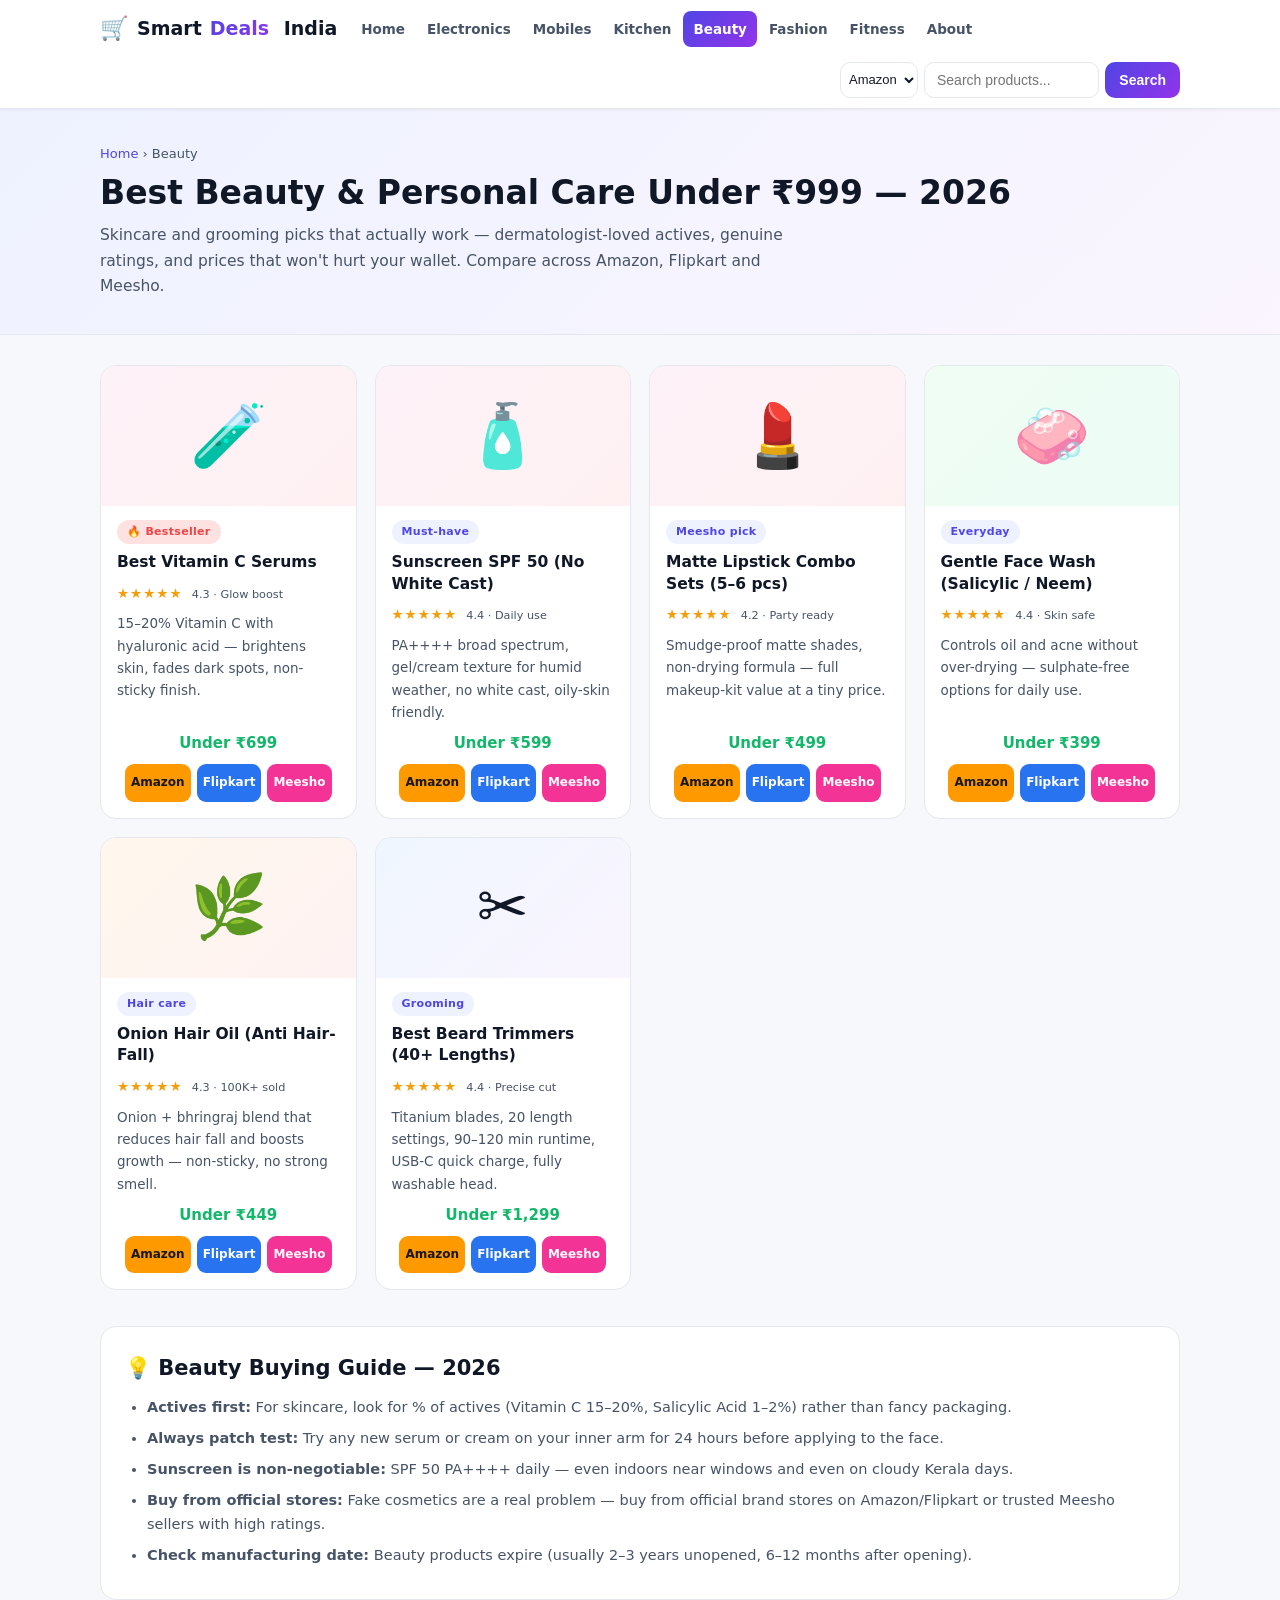
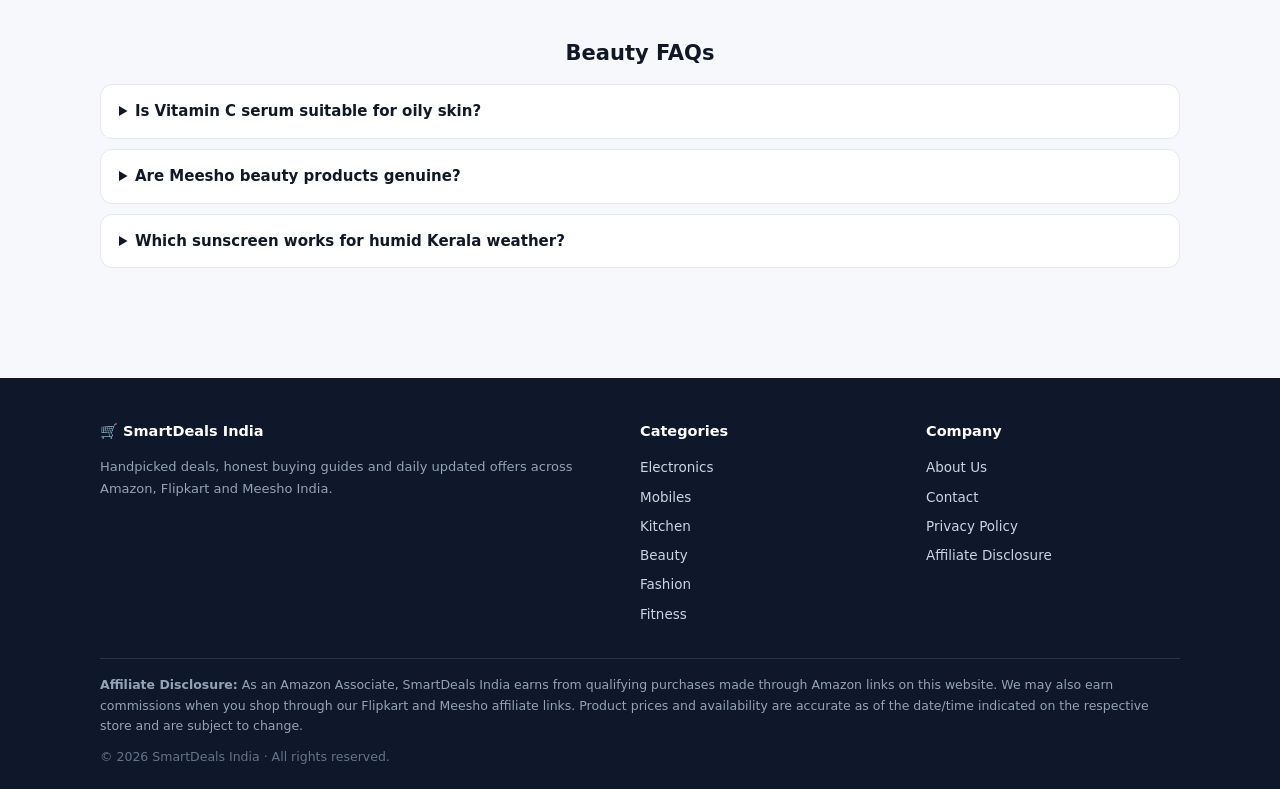
==== beauty.html @ b8f6031f "Add files via upload" ====
<!DOCTYPE html>
<html lang="en">
<head>
<meta charset="UTF-8">
<meta name="viewport" content="width=device-width, initial-scale=1.0">
<title>Best Beauty &amp; Personal Care Products Under ₹999 2026 | SmartDeals India</title>
<meta name="description" content="Best beauty deals from Amazon, Flipkart &amp; Meesho – vitamin C serums, sunscreen SPF 50, lipstick combos, face wash, onion hair oil and trimmers under ₹999 with buying guide.">
<link rel="canonical" href="https://yuganofficial.github.io/smartdeals-india/beauty.html">
<meta property="og:title" content="Best Beauty &amp; Personal Care Under ₹999 in India 2026">
<meta property="og:description" content="Serums, sunscreen, lipsticks, face wash and hair care – top-rated picks from Amazon, Flipkart &amp; Meesho India.">
<meta property="og:type" content="website">
<meta property="og:url" content="https://yuganofficial.github.io/smartdeals-india/beauty.html">
<meta name="twitter:card" content="summary">
<link rel="icon" href="data:image/svg+xml,%3Csvg xmlns='http://www.w3.org/2000/svg' viewBox='0 0 100 100'%3E%3Ctext y='.9em' font-size='90'%3E%F0%9F%9B%92%3C/text%3E%3C/svg%3E">
<link rel="stylesheet" href="style.css">
<script type="application/ld+json">
{"@context":"https://schema.org","@type":"BreadcrumbList","itemListElement":[{"@type":"ListItem","position":1,"name":"Home","item":"https://yuganofficial.github.io/smartdeals-india/"},{"@type":"ListItem","position":2,"name":"Beauty","item":"https://yuganofficial.github.io/smartdeals-india/beauty.html"}]}
</script>
</head>
<body>

<header class="site-head">
  <div class="head-in">
    <a class="logo" href="index.html"><span class="cart">🛒</span>Smart<em>Deals</em>&nbsp;India</a>
    <nav class="main-nav">
      <a href="index.html">Home</a>
      <a href="electronics.html">Electronics</a>
      <a href="mobiles.html">Mobiles</a>
      <a href="kitchen.html">Kitchen</a>
      <a href="beauty.html" class="active">Beauty</a>
      <a href="fashion.html">Fashion</a>
      <a href="fitness.html">Fitness</a>
      <a href="about.html">About</a>
    </nav>
    <form class="amz-search search" action="#">
      <select name="store" aria-label="Choose store"><option value="amazon">Amazon</option><option value="flipkart">Flipkart</option><option value="meesho">Meesho</option></select>
      <input type="search" name="q" placeholder="Search products..." aria-label="Search products">
      <button type="submit">Search</button>
    </form>
  </div>
</header>

<section class="page-hero">
  <div class="wrap">
    <div class="crumbs"><a href="index.html">Home</a> › Beauty</div>
    <h1>Best Beauty &amp; Personal Care Under ₹999 — 2026</h1>
    <p class="sub">Skincare and grooming picks that actually work — dermatologist-loved actives, genuine ratings, and prices that won't hurt your wallet. Compare across Amazon, Flipkart and Meesho.</p>
  </div>
</section>

<section style="padding-top:30px">
  <div class="wrap">
    <div class="cards">

      <article class="card">
        <div class="thumb g3"><span>🧪</span></div>
        <div class="card-body">
          <span class="chip hot">🔥 Bestseller</span>
          <h3><a href="https://www.amazon.in/s?k=vitamin+c+serum&tag=YOURTAG-21" target="_blank" rel="sponsored nofollow noopener">Best Vitamin C Serums</a></h3>
          <div class="stars">★★★★★ <small>4.3 · Glow boost</small></div>
          <p>15–20% Vitamin C with hyaluronic acid — brightens skin, fades dark spots, non-sticky finish.</p>
          <div class="card-cta"><span class="price">Under ₹699</span><span class="minis"><a class="btn-amz" href="https://www.amazon.in/s?k=vitamin+c+serum&tag=YOURTAG-21" target="_blank" rel="sponsored nofollow noopener">Amazon</a><a class="btn-fk" href="https://www.flipkart.com/search?q=vitamin+c+serum&affid=YOURAFFID" target="_blank" rel="sponsored nofollow noopener">Flipkart</a><a class="btn-mh" href="https://www.meesho.com/search?q=face+serum" target="_blank" rel="sponsored nofollow noopener">Meesho</a></span></div>
        </div>
      </article>

      <article class="card">
        <div class="thumb g3"><span>🧴</span></div>
        <div class="card-body">
          <span class="chip">Must-have</span>
          <h3><a href="https://www.amazon.in/s?k=sunscreen+spf+50&tag=YOURTAG-21" target="_blank" rel="sponsored nofollow noopener">Sunscreen SPF 50 (No White Cast)</a></h3>
          <div class="stars">★★★★★ <small>4.4 · Daily use</small></div>
          <p>PA++++ broad spectrum, gel/cream texture for humid weather, no white cast, oily-skin friendly.</p>
          <div class="card-cta"><span class="price">Under ₹599</span><span class="minis"><a class="btn-amz" href="https://www.amazon.in/s?k=sunscreen+spf+50&tag=YOURTAG-21" target="_blank" rel="sponsored nofollow noopener">Amazon</a><a class="btn-fk" href="https://www.flipkart.com/search?q=sunscreen+spf+50&affid=YOURAFFID" target="_blank" rel="sponsored nofollow noopener">Flipkart</a><a class="btn-mh" href="https://www.meesho.com/search?q=sunscreen" target="_blank" rel="sponsored nofollow noopener">Meesho</a></span></div>
        </div>
      </article>

      <article class="card">
        <div class="thumb g3"><span>💄</span></div>
        <div class="card-body">
          <span class="chip">Meesho pick</span>
          <h3><a href="https://www.meesho.com/search?q=lipstick" target="_blank" rel="sponsored nofollow noopener">Matte Lipstick Combo Sets (5–6 pcs)</a></h3>
          <div class="stars">★★★★★ <small>4.2 · Party ready</small></div>
          <p>Smudge-proof matte shades, non-drying formula — full makeup-kit value at a tiny price.</p>
          <div class="card-cta"><span class="price">Under ₹499</span><span class="minis"><a class="btn-amz" href="https://www.amazon.in/s?k=matte+lipstick+set&tag=YOURTAG-21" target="_blank" rel="sponsored nofollow noopener">Amazon</a><a class="btn-fk" href="https://www.flipkart.com/search?q=lipstick&affid=YOURAFFID" target="_blank" rel="sponsored nofollow noopener">Flipkart</a><a class="btn-mh" href="https://www.meesho.com/search?q=lipstick" target="_blank" rel="sponsored nofollow noopener">Meesho</a></span></div>
        </div>
      </article>

      <article class="card">
        <div class="thumb g5"><span>🧼</span></div>
        <div class="card-body">
          <span class="chip">Everyday</span>
          <h3><a href="https://www.amazon.in/s?k=face+wash+oily+skin&tag=YOURTAG-21" target="_blank" rel="sponsored nofollow noopener">Gentle Face Wash (Salicylic / Neem)</a></h3>
          <div class="stars">★★★★★ <small>4.4 · Skin safe</small></div>
          <p>Controls oil and acne without over-drying — sulphate-free options for daily use.</p>
          <div class="card-cta"><span class="price">Under ₹399</span><span class="minis"><a class="btn-amz" href="https://www.amazon.in/s?k=face+wash+oily+skin&tag=YOURTAG-21" target="_blank" rel="sponsored nofollow noopener">Amazon</a><a class="btn-fk" href="https://www.flipkart.com/search?q=face+wash&affid=YOURAFFID" target="_blank" rel="sponsored nofollow noopener">Flipkart</a><a class="btn-mh" href="https://www.meesho.com/search?q=face+wash" target="_blank" rel="sponsored nofollow noopener">Meesho</a></span></div>
        </div>
      </article>

      <article class="card">
        <div class="thumb g2"><span>🌿</span></div>
        <div class="card-body">
          <span class="chip">Hair care</span>
          <h3><a href="https://www.amazon.in/s?k=onion+hair+oil&tag=YOURTAG-21" target="_blank" rel="sponsored nofollow noopener">Onion Hair Oil (Anti Hair-Fall)</a></h3>
          <div class="stars">★★★★★ <small>4.3 · 100K+ sold</small></div>
          <p>Onion + bhringraj blend that reduces hair fall and boosts growth — non-sticky, no strong smell.</p>
          <div class="card-cta"><span class="price">Under ₹449</span><span class="minis"><a class="btn-amz" href="https://www.amazon.in/s?k=onion+hair+oil&tag=YOURTAG-21" target="_blank" rel="sponsored nofollow noopener">Amazon</a><a class="btn-fk" href="https://www.flipkart.com/search?q=onion+hair+oil&affid=YOURAFFID" target="_blank" rel="sponsored nofollow noopener">Flipkart</a><a class="btn-mh" href="https://www.meesho.com/search?q=hair+oil" target="_blank" rel="sponsored nofollow noopener">Meesho</a></span></div>
        </div>
      </article>

      <article class="card">
        <div class="thumb g6"><span>✂️</span></div>
        <div class="card-body">
          <span class="chip">Grooming</span>
          <h3><a href="https://www.amazon.in/s?k=beard+trimmer&tag=YOURTAG-21" target="_blank" rel="sponsored nofollow noopener">Best Beard Trimmers (40+ Lengths)</a></h3>
          <div class="stars">★★★★★ <small>4.4 · Precise cut</small></div>
          <p>Titanium blades, 20 length settings, 90–120 min runtime, USB-C quick charge, fully washable head.</p>
          <div class="card-cta"><span class="price">Under ₹1,299</span><span class="minis"><a class="btn-amz" href="https://www.amazon.in/s?k=beard+trimmer&tag=YOURTAG-21" target="_blank" rel="sponsored nofollow noopener">Amazon</a><a class="btn-fk" href="https://www.flipkart.com/search?q=beard+trimmer&affid=YOURAFFID" target="_blank" rel="sponsored nofollow noopener">Flipkart</a><a class="btn-mh" href="https://www.meesho.com/search?q=trimmer" target="_blank" rel="sponsored nofollow noopener">Meesho</a></span></div>
        </div>
      </article>

    </div>

    <div class="guide">
      <h2>💡 Beauty Buying Guide — 2026</h2>
      <ul>
        <li><strong>Actives first:</strong> For skincare, look for % of actives (Vitamin C 15–20%, Salicylic Acid 1–2%) rather than fancy packaging.</li>
        <li><strong>Always patch test:</strong> Try any new serum or cream on your inner arm for 24 hours before applying to the face.</li>
        <li><strong>Sunscreen is non-negotiable:</strong> SPF 50 PA++++ daily — even indoors near windows and even on cloudy Kerala days.</li>
        <li><strong>Buy from official stores:</strong> Fake cosmetics are a real problem — buy from official brand stores on Amazon/Flipkart or trusted Meesho sellers with high ratings.</li>
        <li><strong>Check manufacturing date:</strong> Beauty products expire (usually 2–3 years unopened, 6–12 months after opening).</li>
      </ul>
    </div>

    <div class="faq">
      <h2>Beauty FAQs</h2>
      <details>
        <summary>Is Vitamin C serum suitable for oily skin?</summary>
        <p>Yes — choose a water-based or gel serum marked non-comedogenic. Avoid heavy oil-based serums if you get frequent pimples.</p>
      </details>
      <details>
        <summary>Are Meesho beauty products genuine?</summary>
        <p>Stick to sellers with 4★+ ratings and 500+ reviews, and prefer items marked with brand names. For premium actives, Amazon/Flipkart official brand stores are safer.</p>
      </details>
      <details>
        <summary>Which sunscreen works for humid Kerala weather?</summary>
        <p>Gel-based or fluid sunscreens marked "no white cast" and "oil-free" feel light in humidity and won't clog pores.</p>
      </details>
    </div>
  </div>
</section>

<footer class="site-foot">
  <div class="wrap">
    <div class="foot-grid">
      <div>
        <h4>🛒 SmartDeals India</h4>
        <p>Handpicked deals, honest buying guides and daily updated offers across Amazon, Flipkart and Meesho India.</p>
      </div>
      <div>
        <h4>Categories</h4>
        <ul>
          <li><a href="electronics.html">Electronics</a></li>
          <li><a href="mobiles.html">Mobiles</a></li>
          <li><a href="kitchen.html">Kitchen</a></li>
          <li><a href="beauty.html">Beauty</a></li>
          <li><a href="fashion.html">Fashion</a></li>
          <li><a href="fitness.html">Fitness</a></li>
        </ul>
      </div>
      <div>
        <h4>Company</h4>
        <ul>
          <li><a href="about.html">About Us</a></li>
          <li><a href="contact.html">Contact</a></li>
          <li><a href="privacy.html">Privacy Policy</a></li>
          <li><a href="disclosure.html">Affiliate Disclosure</a></li>
        </ul>
      </div>
    </div>
    <div class="disclosure">
      <strong>Affiliate Disclosure:</strong> As an Amazon Associate, SmartDeals India earns from qualifying purchases made through Amazon links on this website. We may also earn commissions when you shop through our Flipkart and Meesho affiliate links. Product prices and availability are accurate as of the date/time indicated on the respective store and are subject to change.
    </div>
    <div class="copy">© <span class="yr">2026</span> SmartDeals India · All rights reserved.</div>
  </div>
</footer>

<script src="site.js"></script>
</body>
</html>
---- style.css ----
:root{
  --ink:#101828;--mut:#475467;--line:#e4e7ec;--bg:#f7f8fb;--card:#ffffff;
  --brand:#4f46e5;--brand2:#9333ea;
  --grad:linear-gradient(135deg,#4f46e5,#9333ea);
  --amz:#ff9900;--deal:#ef4444;--ok:#12b76a;
}
*{margin:0;padding:0;box-sizing:border-box}
html{scroll-behavior:smooth}
body{font-family:"Segoe UI",system-ui,-apple-system,Roboto,Arial,sans-serif;color:var(--ink);background:var(--bg);line-height:1.65}
a{color:var(--brand);text-decoration:none}
ul{list-style:none}
.wrap{max-width:1120px;margin:0 auto;padding:0 20px}

/* ---------- Header ---------- */
.site-head{position:sticky;top:0;z-index:50;background:#fff;border-bottom:1px solid var(--line);box-shadow:0 1px 3px rgba(16,24,40,.06)}
.head-in{display:flex;align-items:center;gap:14px;padding:10px 20px;max-width:1120px;margin:auto;flex-wrap:wrap}
.logo{display:flex;align-items:center;gap:8px;font-weight:800;font-size:19px;color:var(--ink);white-space:nowrap}
.logo .cart{font-size:23px}
.logo em{font-style:normal;background:var(--grad);-webkit-background-clip:text;background-clip:text;color:transparent}
.main-nav{display:flex;gap:2px;flex-wrap:wrap}
.main-nav a{padding:7px 10px;border-radius:8px;font-weight:600;font-size:13.5px;color:var(--mut)}
.main-nav a:hover{background:#eef2ff;color:var(--brand)}
.main-nav a.active{background:var(--grad);color:#fff}
.search{margin-left:auto;display:flex;gap:6px;flex:1;min-width:200px;max-width:340px}
.search input{flex:1;min-width:0;border:1.5px solid var(--line);border-radius:10px;padding:9px 12px;font-size:14px;outline:none}
.search input:focus{border-color:var(--brand)}
.search button{background:var(--grad);color:#fff;border:0;border-radius:10px;padding:0 14px;font-weight:700;cursor:pointer;font-size:14px}

/* ---------- Hero (home) ---------- */
.hero{background:var(--grad);color:#fff;padding:54px 0 60px;text-align:center}
.hero h1{font-size:clamp(26px,4.5vw,40px);max-width:780px;margin:0 auto 14px;line-height:1.25}
.hero p{max-width:640px;margin:0 auto 26px;opacity:.93;font-size:16.5px}
.hero .cta{display:flex;gap:12px;justify-content:center;flex-wrap:wrap}
.btn{display:inline-block;padding:12px 22px;border-radius:12px;font-weight:700;font-size:15px;transition:.2s}
.btn:hover{transform:translateY(-2px)}
.btn-light{background:#fff;color:var(--brand);box-shadow:0 6px 18px rgba(0,0,0,.15)}
.btn-ghost{border:1.5px solid rgba(255,255,255,.65);color:#fff}
.stats{display:flex;gap:34px;justify-content:center;margin-top:30px;flex-wrap:wrap;font-size:13.5px;opacity:.95}
.stats div b{display:block;font-size:21px}

/* ---------- Page hero (inner pages) ---------- */
.page-hero{background:linear-gradient(135deg,#eef2ff,#faf5ff);padding:34px 0;border-bottom:1px solid var(--line)}
.crumbs{font-size:13px;color:var(--mut);margin-bottom:8px}
.page-hero h1{font-size:clamp(23px,3.6vw,33px);line-height:1.3}
.page-hero .sub{color:var(--mut);max-width:720px;margin-top:8px;font-size:15.5px}

/* ---------- Sections ---------- */
section{padding:44px 0}
.sec-head{text-align:center;margin-bottom:26px}
.sec-head h2{font-size:clamp(21px,3vw,28px)}
.sec-head p{color:var(--mut);max-width:640px;margin:6px auto 0;font-size:15px}

/* Category tiles */
.tiles{display:grid;grid-template-columns:repeat(auto-fill,minmax(155px,1fr));gap:14px}
.tile{background:#fff;border:1px solid var(--line);border-radius:16px;padding:20px 12px;text-align:center;transition:.2s;display:block;color:var(--ink)}
.tile:hover{transform:translateY(-3px);box-shadow:0 10px 24px rgba(79,70,229,.13);border-color:#c7d2fe}
.tile .ic{width:52px;height:52px;margin:0 auto 10px;border-radius:14px;display:grid;place-items:center;color:#fff}
.tile .ic svg{width:26px;height:26px}
.tile h3{font-size:14.5px}
.tile small{color:var(--mut);font-size:12px}
.ic-i1{background:linear-gradient(135deg,#6366f1,#8b5cf6)}
.ic-i2{background:linear-gradient(135deg,#f59e0b,#ef4444)}
.ic-i3{background:linear-gradient(135deg,#ec4899,#f43f5e)}
.ic-i4{background:linear-gradient(135deg,#14b8a6,#0ea5e9)}
.ic-i5{background:linear-gradient(135deg,#22c55e,#16a34a)}
.ic-i6{background:linear-gradient(135deg,#0ea5e9,#6366f1)}

/* Product cards */
.cards{display:grid;grid-template-columns:repeat(auto-fill,minmax(252px,1fr));gap:18px}
.card{background:#fff;border:1px solid var(--line);border-radius:16px;overflow:hidden;display:flex;flex-direction:column;transition:.2s}
.card:hover{transform:translateY(-4px);box-shadow:0 14px 30px rgba(16,24,40,.12)}
.thumb{height:140px;display:grid;place-items:center;font-size:62px}
.g1{background:linear-gradient(135deg,#eef2ff,#fdf4ff)}
.g2{background:linear-gradient(135deg,#fff7ed,#fef2f2)}
.g3{background:linear-gradient(135deg,#fdf2f8,#fff1f2)}
.g4{background:linear-gradient(135deg,#f0fdfa,#eff6ff)}
.g5{background:linear-gradient(135deg,#f0fdf4,#ecfdf5)}
.g6{background:linear-gradient(135deg,#eff6ff,#faf5ff)}
.card-body{padding:14px 16px 16px;display:flex;flex-direction:column;gap:8px;flex:1}
.chip{align-self:flex-start;background:#eef2ff;color:var(--brand);font-size:11px;font-weight:700;padding:3px 10px;border-radius:999px;letter-spacing:.3px}
.chip.hot{background:#fee2e2;color:var(--deal)}
.card h3{font-size:15.5px;line-height:1.4}
.card h3 a{color:var(--ink)}
.card h3 a:hover{color:var(--brand)}
.stars{color:#f59e0b;font-size:13.5px;letter-spacing:1px}
.stars small{color:var(--mut);letter-spacing:0;margin-left:4px}
.card p{color:var(--mut);font-size:13.5px;flex:1}
.card-cta{display:flex;align-items:center;justify-content:space-between;gap:10px;margin-top:auto;flex-wrap:wrap}
.price{color:var(--ok);font-weight:800;font-size:14.5px}
.btn-amz{background:var(--amz);color:#18181b;font-weight:800;font-size:13.5px;padding:10px 16px;border-radius:10px;white-space:nowrap}
.btn-amz:hover{background:#ffa726;transform:translateY(-1px)}

/* Keyword cloud */
.kws{display:flex;flex-wrap:wrap;gap:10px;justify-content:center}
.kw{background:#fff;border:1px solid var(--line);padding:8px 15px;border-radius:999px;font-size:13.5px;color:var(--mut);transition:.2s}
.kw:hover{border-color:var(--brand);color:var(--brand);transform:translateY(-2px)}

/* Guide / info boxes */
.guide{background:#fff;border:1px solid var(--line);border-radius:16px;padding:24px;margin-top:36px}
.guide h2{font-size:21px;margin-bottom:10px}
.guide h3{font-size:16.5px;margin:18px 0 6px}
.guide ul{list-style:disc;padding-left:22px;color:var(--mut);font-size:14.5px}
.guide li{margin:7px 0}
.guide p{color:var(--mut);font-size:14.5px;margin-top:8px}

/* FAQ */
.faq details{background:#fff;border:1px solid var(--line);border-radius:12px;padding:14px 18px;margin-bottom:10px}
.faq summary{font-weight:700;cursor:pointer;font-size:15px}
.faq details p{color:var(--mut);font-size:14px;margin-top:8px}
.faq{margin-top:36px}
.faq h2{font-size:21px;margin-bottom:14px;text-align:center}

/* Steps (how it works) */
.steps{display:grid;grid-template-columns:repeat(auto-fit,minmax(220px,1fr));gap:16px}
.step{background:#fff;border:1px solid var(--line);border-radius:16px;padding:22px}
.step .n{width:36px;height:36px;border-radius:10px;background:var(--grad);color:#fff;display:grid;place-items:center;font-weight:800;margin-bottom:10px}
.step h3{font-size:16px;margin-bottom:5px}
.step p{color:var(--mut);font-size:13.5px}

/* Banner CTA */
.banner{background:var(--grad);border-radius:20px;color:#fff;text-align:center;padding:40px 24px}
.banner h2{font-size:clamp(20px,3vw,27px);margin-bottom:8px}
.banner p{opacity:.92;margin-bottom:20px;font-size:15px}

/* ---------- Footer ---------- */
.site-foot{background:#0f172a;color:#cbd5e1;padding:42px 0 22px;margin-top:56px}
.foot-grid{display:grid;grid-template-columns:2fr 1fr 1fr;gap:32px}
.site-foot h4{color:#fff;font-size:14.5px;margin-bottom:12px}
.site-foot p{font-size:13px;color:#94a3b8}
.foot-grid ul{font-size:13.5px}
.foot-grid li{margin:7px 0}
.foot-grid a{color:#cbd5e1}
.foot-grid a:hover{color:#fff}
.disclosure{border-top:1px solid rgba(255,255,255,.12);margin-top:26px;padding-top:16px;font-size:12.5px;color:#94a3b8}
.copy{margin-top:10px;font-size:12.5px;color:#64748b}

/* Legal / text pages */
.legal{background:#fff;border:1px solid var(--line);border-radius:16px;padding:28px;margin-top:30px}
.legal h2{font-size:19px;margin:20px 0 8px}
.legal h2:first-child{margin-top:0}
.legal p,.legal li{color:var(--mut);font-size:14.5px}
.legal ul{list-style:disc;padding-left:22px}
.legal li{margin:6px 0}
.legal a{word-break:break-word}

/* ---------- Responsive ---------- */
@media(max-width:840px){
  .foot-grid{grid-template-columns:1fr 1fr}
}
@media(max-width:620px){
  .search{order:3;max-width:none;width:100%;margin-left:0}
  .main-nav{order:2;width:100%;justify-content:flex-start}
  .foot-grid{grid-template-columns:1fr}
  .hero{padding:42px 0 48px}
  section{padding:32px 0}
}

/* ---------- Multi-store (Amazon · Flipkart · Meesho) ---------- */
.search select{border:1.5px solid var(--line);border-radius:10px;font-size:13px;padding:8px 4px;background:#fff;color:var(--ink);outline:none;cursor:pointer;max-width:96px}
.search select:focus{border-color:var(--brand)}
.hero .stores{margin-top:16px;font-size:14px;opacity:.93;letter-spacing:.2px}
.store-label{width:100%;text-align:center;font-size:13.5px;color:var(--mut);font-weight:800;margin:20px 0 10px}
.card-cta{display:flex;flex-direction:column;gap:8px;margin-top:auto}
.card-cta .price{font-size:15px}
.minis{display:flex;gap:6px}
.minis a{flex:1;text-align:center;padding:9px 6px;border-radius:9px;font-size:12px;font-weight:800;white-space:nowrap}
.minis .btn-amz{background:var(--amz);color:#18181b}
.minis .btn-amz:hover{background:#ffa726}
.btn-fk{background:#2874f0;color:#fff}
.btn-fk:hover{background:#1a5cd6}
.btn-mh{background:#f43397;color:#fff}
.btn-mh:hover{background:#d91f80}
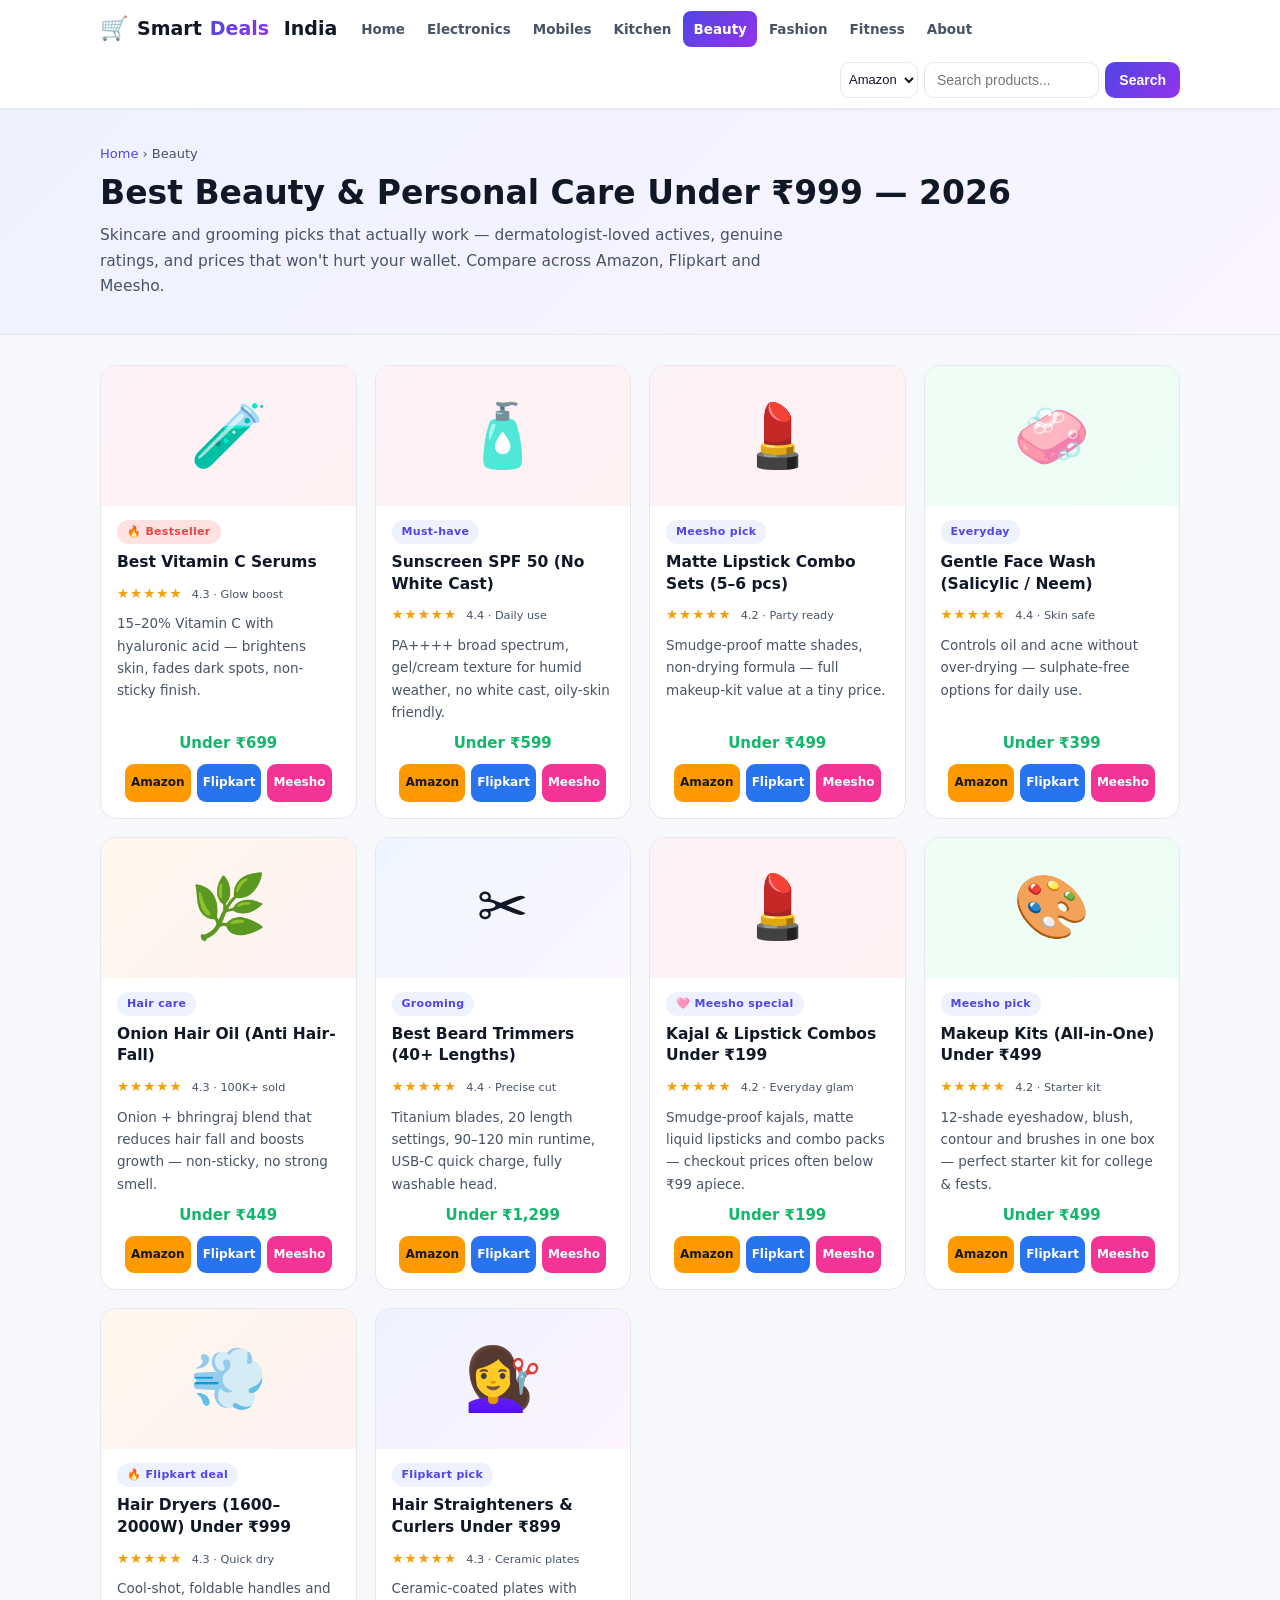
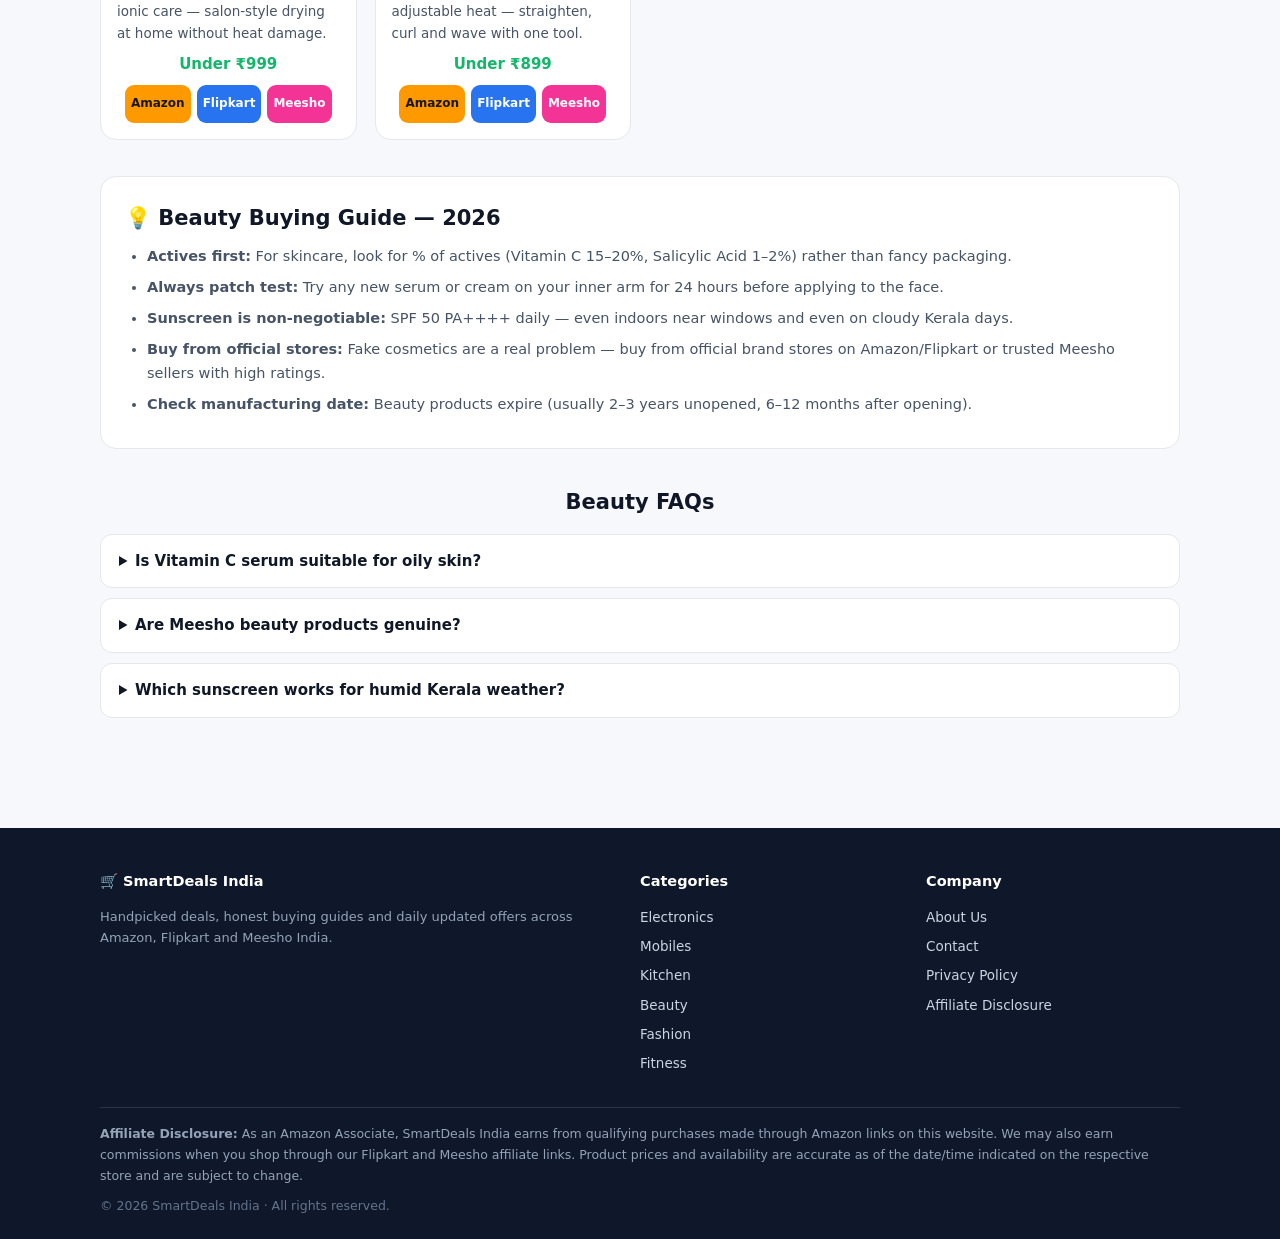
==== commit e8b0d45a: "Add files via upload" ====
--- a/beauty.html
+++ b/beauty.html
@@ -115,6 +115,50 @@
           <div class="stars">★★★★★ <small>4.4 · Precise cut</small></div>
           <p>Titanium blades, 20 length settings, 90–120 min runtime, USB-C quick charge, fully washable head.</p>
           <div class="card-cta"><span class="price">Under ₹1,299</span><span class="minis"><a class="btn-amz" href="https://www.amazon.in/s?k=beard+trimmer&tag=YOURTAG-21" target="_blank" rel="sponsored nofollow noopener">Amazon</a><a class="btn-fk" href="https://www.flipkart.com/search?q=beard+trimmer&affid=YOURAFFID" target="_blank" rel="sponsored nofollow noopener">Flipkart</a><a class="btn-mh" href="https://www.meesho.com/search?q=trimmer" target="_blank" rel="sponsored nofollow noopener">Meesho</a></span></div>
+        </div>
+      </article>
+
+      <article class="card">
+        <div class="thumb g3"><span>💄</span></div>
+        <div class="card-body">
+          <span class="chip">🩷 Meesho special</span>
+          <h3><a href="https://www.meesho.com/search?q=lipstick+kajal" target="_blank" rel="sponsored nofollow noopener">Kajal &amp; Lipstick Combos Under ₹199</a></h3>
+          <div class="stars">★★★★★ <small>4.2 · Everyday glam</small></div>
+          <p>Smudge-proof kajals, matte liquid lipsticks and combo packs — checkout prices often below ₹99 apiece.</p>
+          <div class="card-cta"><span class="price">Under ₹199</span><span class="minis"><a class="btn-amz" href="https://www.amazon.in/s?k=lipstick+kajal+combo&tag=YOURTAG-21" target="_blank" rel="sponsored nofollow noopener">Amazon</a><a class="btn-fk" href="https://www.flipkart.com/search?q=lipstick&affid=YOURAFFID" target="_blank" rel="sponsored nofollow noopener">Flipkart</a><a class="btn-mh" href="https://www.meesho.com/search?q=lipstick+kajal" target="_blank" rel="sponsored nofollow noopener">Meesho</a></span></div>
+        </div>
+      </article>
+
+      <article class="card">
+        <div class="thumb g5"><span>🎨</span></div>
+        <div class="card-body">
+          <span class="chip">Meesho pick</span>
+          <h3><a href="https://www.meesho.com/search?q=makeup+kit" target="_blank" rel="sponsored nofollow noopener">Makeup Kits (All-in-One) Under ₹499</a></h3>
+          <div class="stars">★★★★★ <small>4.2 · Starter kit</small></div>
+          <p>12-shade eyeshadow, blush, contour and brushes in one box — perfect starter kit for college &amp; fests.</p>
+          <div class="card-cta"><span class="price">Under ₹499</span><span class="minis"><a class="btn-amz" href="https://www.amazon.in/s?k=makeup+kit&tag=YOURTAG-21" target="_blank" rel="sponsored nofollow noopener">Amazon</a><a class="btn-fk" href="https://www.flipkart.com/search?q=makeup+kit&affid=YOURAFFID" target="_blank" rel="sponsored nofollow noopener">Flipkart</a><a class="btn-mh" href="https://www.meesho.com/search?q=makeup+kit" target="_blank" rel="sponsored nofollow noopener">Meesho</a></span></div>
+        </div>
+      </article>
+
+      <article class="card">
+        <div class="thumb g2"><span>💨</span></div>
+        <div class="card-body">
+          <span class="chip">🔥 Flipkart deal</span>
+          <h3><a href="https://www.flipkart.com/search?q=hair+dryer+under+1000&affid=YOURAFFID" target="_blank" rel="sponsored nofollow noopener">Hair Dryers (1600–2000W) Under ₹999</a></h3>
+          <div class="stars">★★★★★ <small>4.3 · Quick dry</small></div>
+          <p>Cool-shot, foldable handles and ionic care — salon-style drying at home without heat damage.</p>
+          <div class="card-cta"><span class="price">Under ₹999</span><span class="minis"><a class="btn-amz" href="https://www.amazon.in/s?k=hair+dryer&tag=YOURTAG-21" target="_blank" rel="sponsored nofollow noopener">Amazon</a><a class="btn-fk" href="https://www.flipkart.com/search?q=hair+dryer+under+1000&affid=YOURAFFID" target="_blank" rel="sponsored nofollow noopener">Flipkart</a><a class="btn-mh" href="https://www.meesho.com/search?q=hair+dryer" target="_blank" rel="sponsored nofollow noopener">Meesho</a></span></div>
+        </div>
+      </article>
+
+      <article class="card">
+        <div class="thumb g1"><span>💇‍♀️</span></div>
+        <div class="card-body">
+          <span class="chip">Flipkart pick</span>
+          <h3><a href="https://www.flipkart.com/search?q=hair+straightener&affid=YOURAFFID" target="_blank" rel="sponsored nofollow noopener">Hair Straighteners &amp; Curlers Under ₹899</a></h3>
+          <div class="stars">★★★★★ <small>4.3 · Ceramic plates</small></div>
+          <p>Ceramic-coated plates with adjustable heat — straighten, curl and wave with one tool.</p>
+          <div class="card-cta"><span class="price">Under ₹899</span><span class="minis"><a class="btn-amz" href="https://www.amazon.in/s?k=hair+straightener&tag=YOURTAG-21" target="_blank" rel="sponsored nofollow noopener">Amazon</a><a class="btn-fk" href="https://www.flipkart.com/search?q=hair+straightener&affid=YOURAFFID" target="_blank" rel="sponsored nofollow noopener">Flipkart</a><a class="btn-mh" href="https://www.meesho.com/search?q=hair+straightener" target="_blank" rel="sponsored nofollow noopener">Meesho</a></span></div>
         </div>
       </article>
 
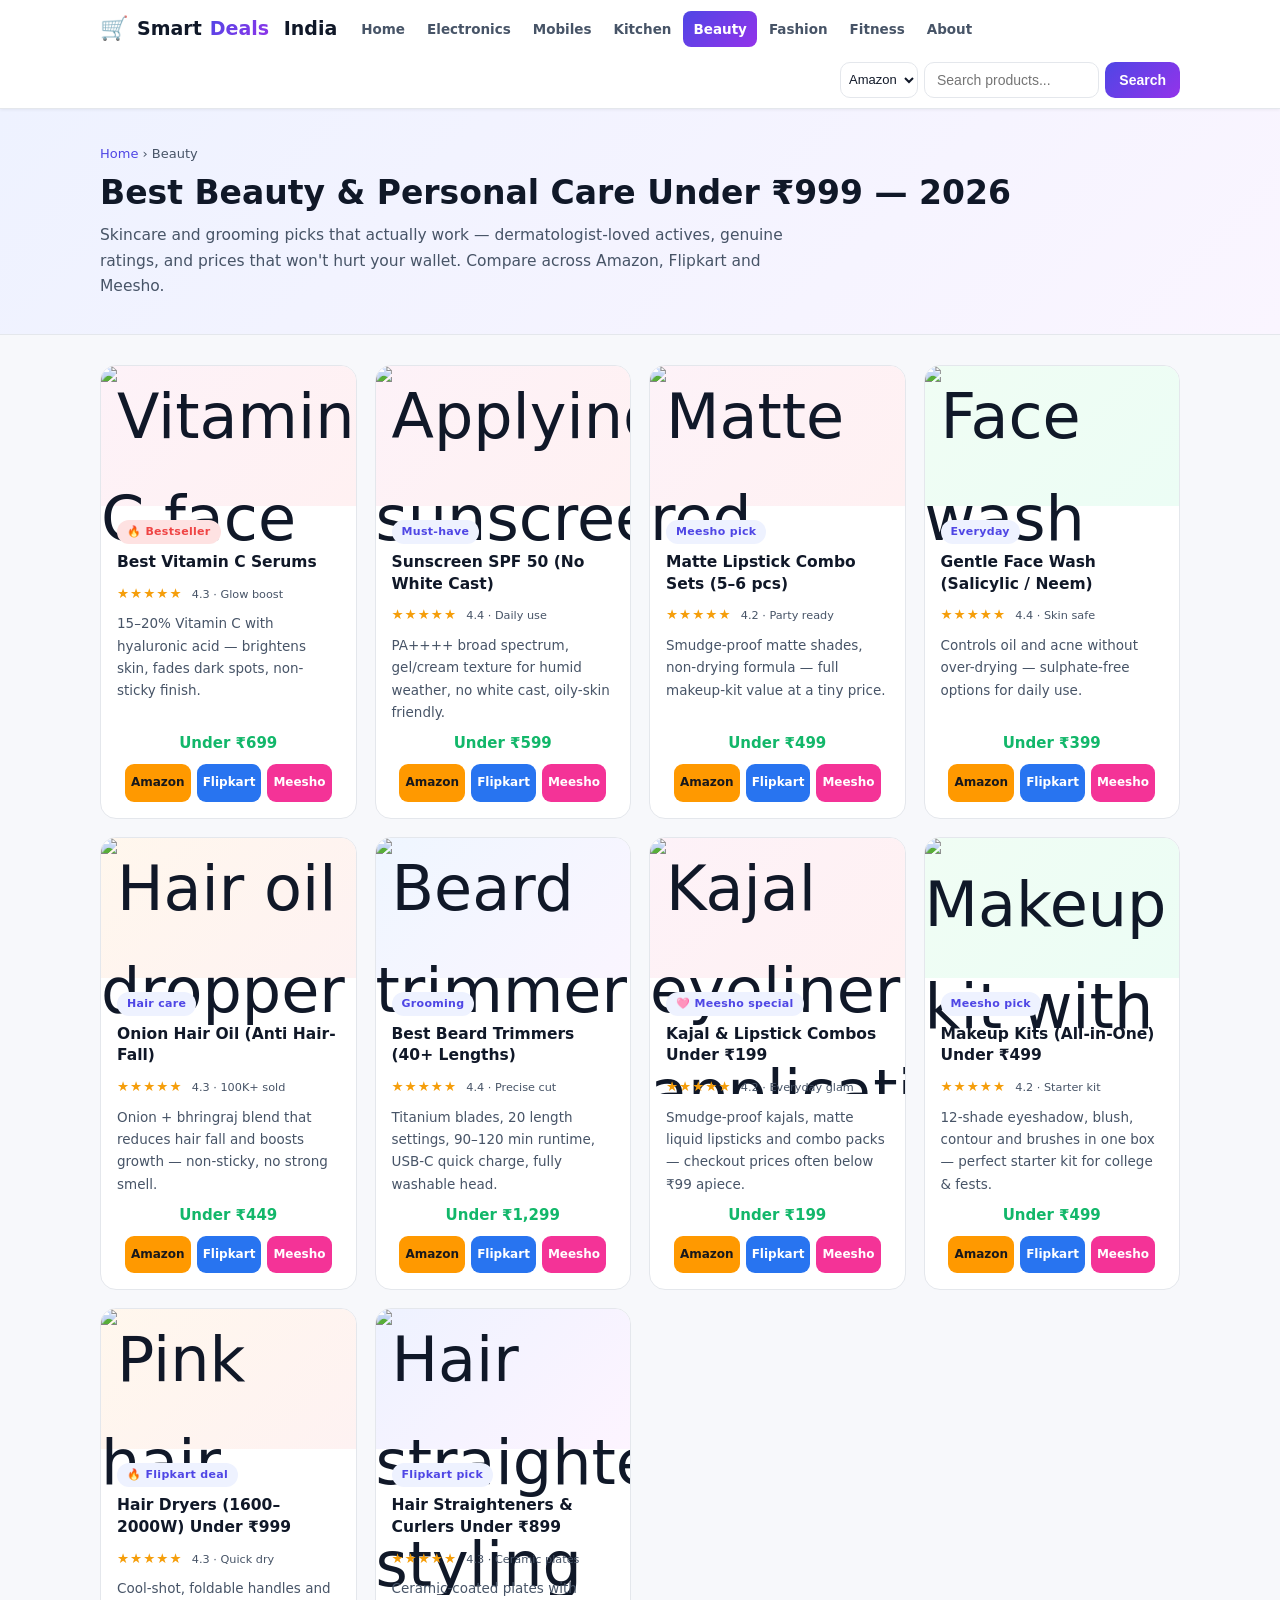
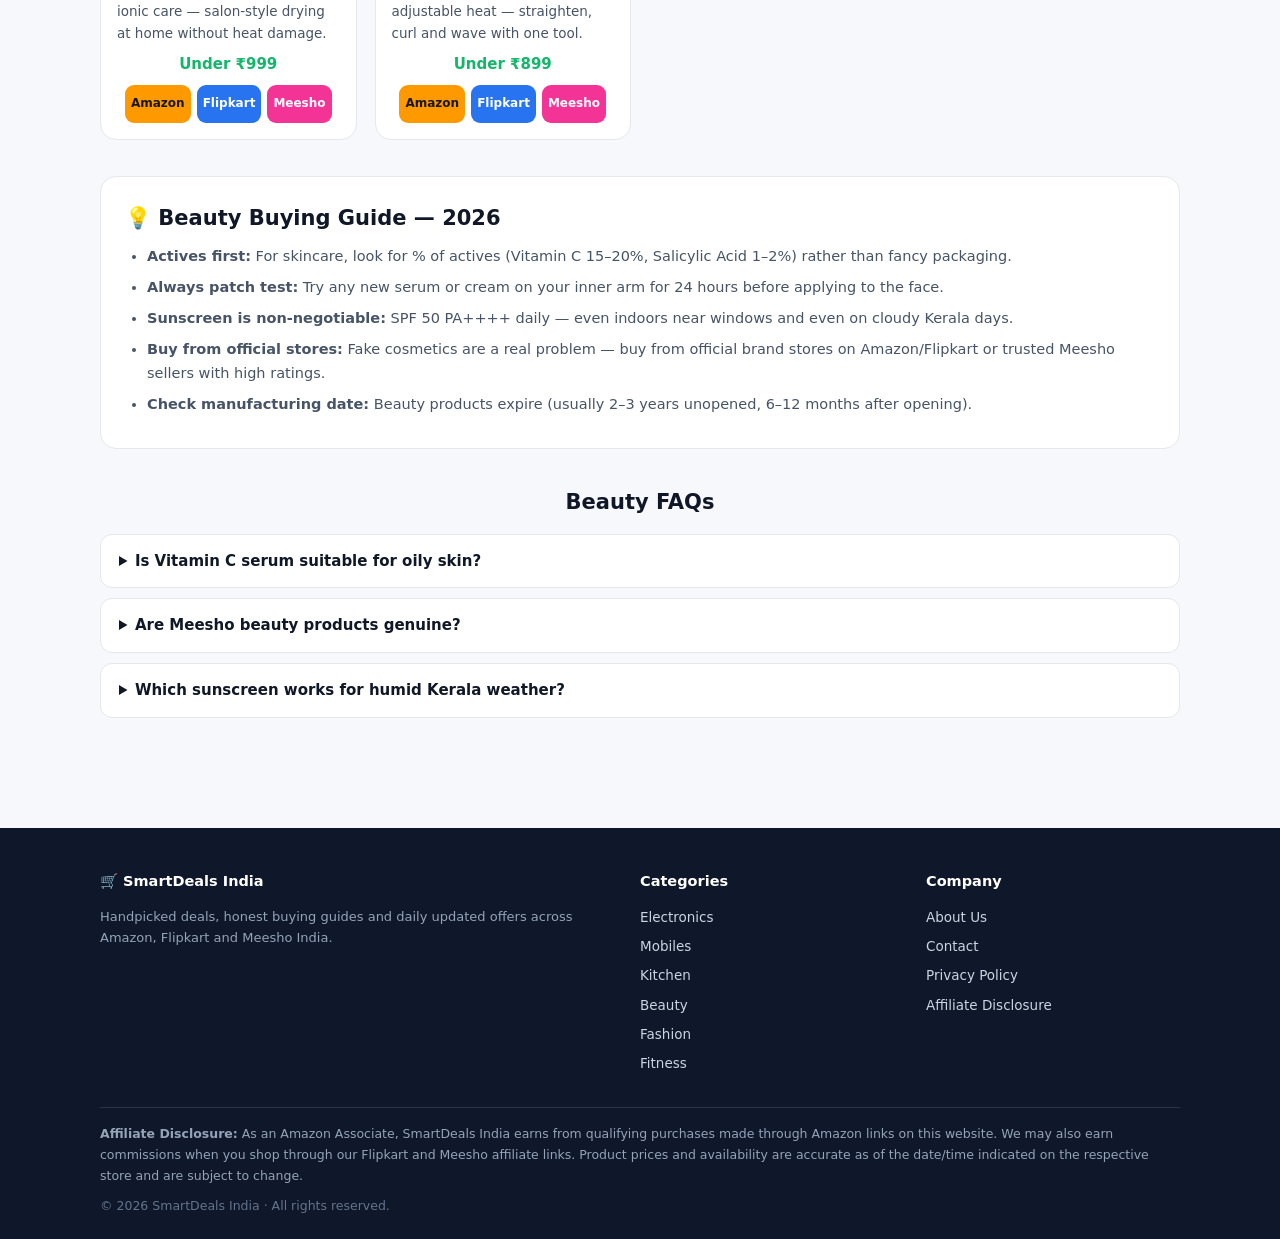
==== commit 11fa0a83: "Add files via upload" ====
--- a/beauty.html
+++ b/beauty.html
@@ -53,7 +53,7 @@
     <div class="cards">
 
       <article class="card">
-        <div class="thumb g3"><span>🧪</span></div>
+        <div class="thumb g3"><img src="https://images.pexels.com/photos/35899861/pexels-photo-35899861.jpeg?auto=compress&cs=tinysrgb&w=400" alt="Vitamin C face serum bottle" loading="lazy" width="400" height="300"></div>
         <div class="card-body">
           <span class="chip hot">🔥 Bestseller</span>
           <h3><a href="https://www.amazon.in/s?k=vitamin+c+serum&tag=YOURTAG-21" target="_blank" rel="sponsored nofollow noopener">Best Vitamin C Serums</a></h3>
@@ -64,7 +64,7 @@
       </article>
 
       <article class="card">
-        <div class="thumb g3"><span>🧴</span></div>
+        <div class="thumb g3"><img src="https://images.pexels.com/photos/6635929/pexels-photo-6635929.jpeg?auto=compress&cs=tinysrgb&w=400" alt="Applying sunscreen cream on face" loading="lazy" width="400" height="300"></div>
         <div class="card-body">
           <span class="chip">Must-have</span>
           <h3><a href="https://www.amazon.in/s?k=sunscreen+spf+50&tag=YOURTAG-21" target="_blank" rel="sponsored nofollow noopener">Sunscreen SPF 50 (No White Cast)</a></h3>
@@ -75,7 +75,7 @@
       </article>
 
       <article class="card">
-        <div class="thumb g3"><span>💄</span></div>
+        <div class="thumb g3"><img src="https://images.pexels.com/photos/7290642/pexels-photo-7290642.jpeg?auto=compress&cs=tinysrgb&w=400" alt="Matte red lipstick" loading="lazy" width="400" height="300"></div>
         <div class="card-body">
           <span class="chip">Meesho pick</span>
           <h3><a href="https://www.meesho.com/search?q=lipstick" target="_blank" rel="sponsored nofollow noopener">Matte Lipstick Combo Sets (5–6 pcs)</a></h3>
@@ -86,7 +86,7 @@
       </article>
 
       <article class="card">
-        <div class="thumb g5"><span>🧼</span></div>
+        <div class="thumb g5"><img src="https://images.pexels.com/photos/33756874/pexels-photo-33756874.jpeg?auto=compress&cs=tinysrgb&w=400" alt="Face wash tube" loading="lazy" width="400" height="300"></div>
         <div class="card-body">
           <span class="chip">Everyday</span>
           <h3><a href="https://www.amazon.in/s?k=face+wash+oily+skin&tag=YOURTAG-21" target="_blank" rel="sponsored nofollow noopener">Gentle Face Wash (Salicylic / Neem)</a></h3>
@@ -97,7 +97,7 @@
       </article>
 
       <article class="card">
-        <div class="thumb g2"><span>🌿</span></div>
+        <div class="thumb g2"><img src="https://images.pexels.com/photos/28994394/pexels-photo-28994394.jpeg?auto=compress&cs=tinysrgb&w=400" alt="Hair oil dropper on hair" loading="lazy" width="400" height="300"></div>
         <div class="card-body">
           <span class="chip">Hair care</span>
           <h3><a href="https://www.amazon.in/s?k=onion+hair+oil&tag=YOURTAG-21" target="_blank" rel="sponsored nofollow noopener">Onion Hair Oil (Anti Hair-Fall)</a></h3>
@@ -108,7 +108,7 @@
       </article>
 
       <article class="card">
-        <div class="thumb g6"><span>✂️</span></div>
+        <div class="thumb g6"><img src="https://images.pexels.com/photos/19287847/pexels-photo-19287847.jpeg?auto=compress&cs=tinysrgb&w=400" alt="Beard trimmer grooming" loading="lazy" width="400" height="300"></div>
         <div class="card-body">
           <span class="chip">Grooming</span>
           <h3><a href="https://www.amazon.in/s?k=beard+trimmer&tag=YOURTAG-21" target="_blank" rel="sponsored nofollow noopener">Best Beard Trimmers (40+ Lengths)</a></h3>
@@ -119,7 +119,7 @@
       </article>
 
       <article class="card">
-        <div class="thumb g3"><span>💄</span></div>
+        <div class="thumb g3"><img src="https://images.pexels.com/photos/6648498/pexels-photo-6648498.jpeg?auto=compress&cs=tinysrgb&w=400" alt="Kajal eyeliner application" loading="lazy" width="400" height="300"></div>
         <div class="card-body">
           <span class="chip">🩷 Meesho special</span>
           <h3><a href="https://www.meesho.com/search?q=lipstick+kajal" target="_blank" rel="sponsored nofollow noopener">Kajal &amp; Lipstick Combos Under ₹199</a></h3>
@@ -130,7 +130,7 @@
       </article>
 
       <article class="card">
-        <div class="thumb g5"><span>🎨</span></div>
+        <div class="thumb g5"><img src="https://images.pexels.com/photos/3018845/pexels-photo-3018845.jpeg?auto=compress&cs=tinysrgb&w=400" alt="Makeup kit with brushes" loading="lazy" width="400" height="300"></div>
         <div class="card-body">
           <span class="chip">Meesho pick</span>
           <h3><a href="https://www.meesho.com/search?q=makeup+kit" target="_blank" rel="sponsored nofollow noopener">Makeup Kits (All-in-One) Under ₹499</a></h3>
@@ -141,7 +141,7 @@
       </article>
 
       <article class="card">
-        <div class="thumb g2"><span>💨</span></div>
+        <div class="thumb g2"><img src="https://images.pexels.com/photos/3993328/pexels-photo-3993328.jpeg?auto=compress&cs=tinysrgb&w=400" alt="Pink hair dryer" loading="lazy" width="400" height="300"></div>
         <div class="card-body">
           <span class="chip">🔥 Flipkart deal</span>
           <h3><a href="https://www.flipkart.com/search?q=hair+dryer+under+1000&affid=YOURAFFID" target="_blank" rel="sponsored nofollow noopener">Hair Dryers (1600–2000W) Under ₹999</a></h3>
@@ -152,7 +152,7 @@
       </article>
 
       <article class="card">
-        <div class="thumb g1"><span>💇‍♀️</span></div>
+        <div class="thumb g1"><img src="https://images.pexels.com/photos/3916358/pexels-photo-3916358.jpeg?auto=compress&cs=tinysrgb&w=400" alt="Hair straightener styling" loading="lazy" width="400" height="300"></div>
         <div class="card-body">
           <span class="chip">Flipkart pick</span>
           <h3><a href="https://www.flipkart.com/search?q=hair+straightener&affid=YOURAFFID" target="_blank" rel="sponsored nofollow noopener">Hair Straighteners &amp; Curlers Under ₹899</a></h3>
--- a/style.css
+++ b/style.css
@@ -70,6 +70,8 @@
 .card{background:#fff;border:1px solid var(--line);border-radius:16px;overflow:hidden;display:flex;flex-direction:column;transition:.2s}
 .card:hover{transform:translateY(-4px);box-shadow:0 14px 30px rgba(16,24,40,.12)}
 .thumb{height:140px;display:grid;place-items:center;font-size:62px}
+.thumb img{width:100%;height:100%;object-fit:cover;display:block;transition:transform .3s}
+.card:hover .thumb img{transform:scale(1.06)}
 .g1{background:linear-gradient(135deg,#eef2ff,#fdf4ff)}
 .g2{background:linear-gradient(135deg,#fff7ed,#fef2f2)}
 .g3{background:linear-gradient(135deg,#fdf2f8,#fff1f2)}
